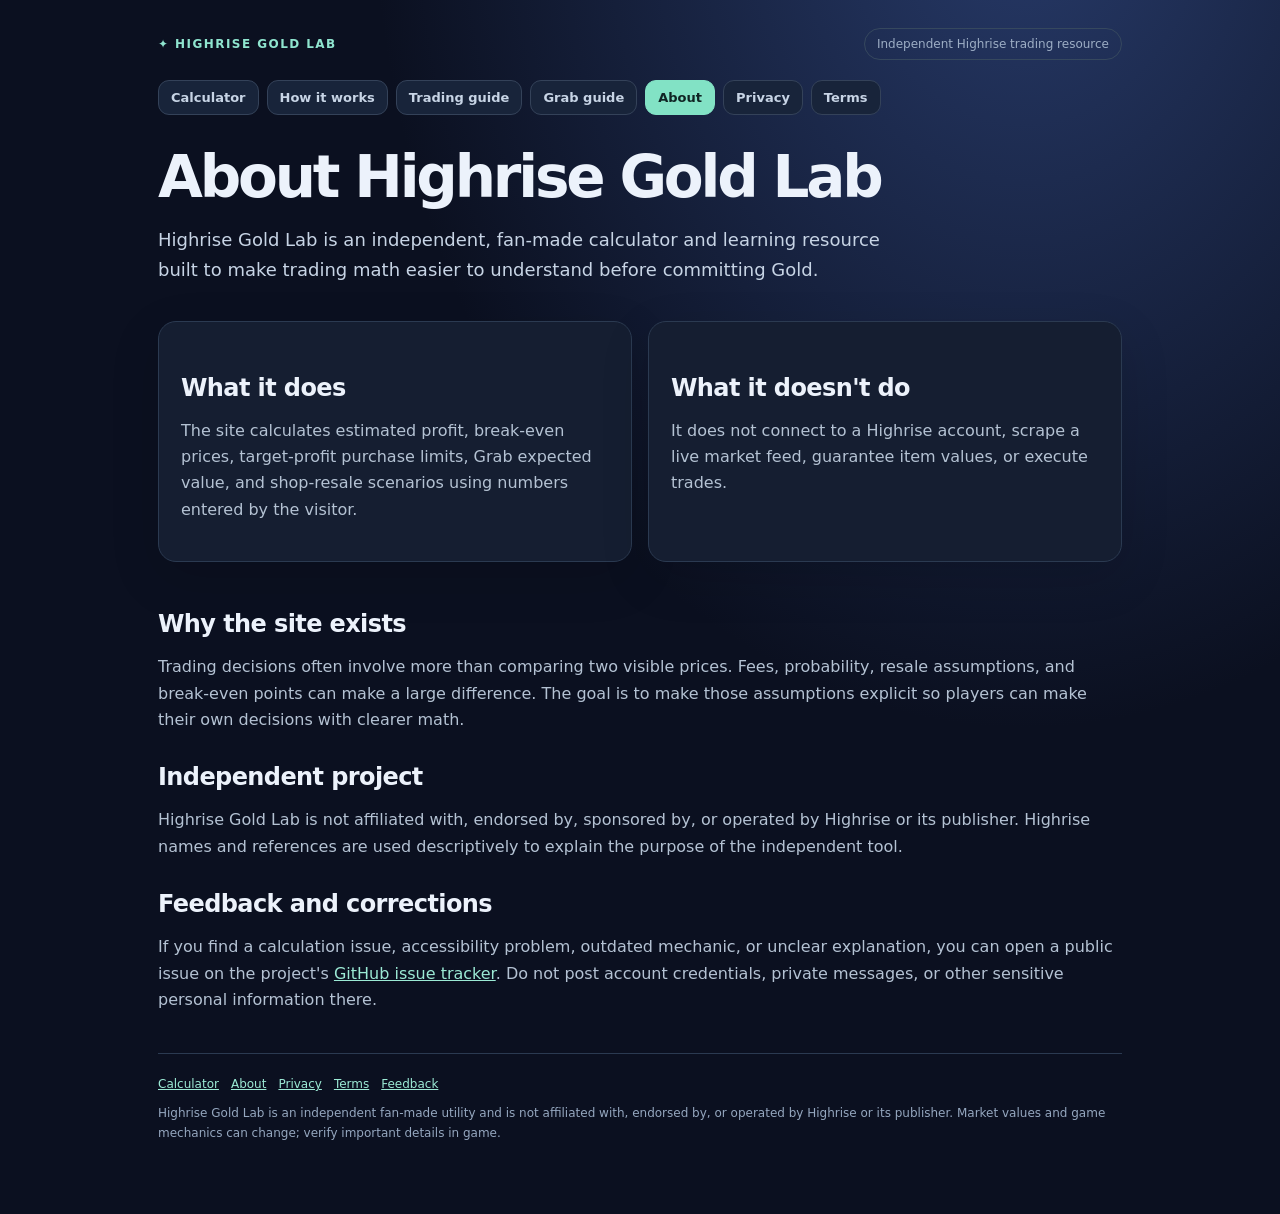
==== about.html @ 07560fc2 "Add about.html for site content and AdSense readiness" ====
<!doctype html>
<html lang="en"><head><meta charset="utf-8"><meta name="viewport" content="width=device-width,initial-scale=1"><meta name="theme-color" content="#111827"><meta name="description" content="About Highrise Gold Lab, an independent client-side calculator and educational trading resource for Highrise players."><title>About · Highrise Gold Lab</title><link rel="stylesheet" href="site.css"></head>
<body><main><div class="topbar"><a class="brand" href="index.html">✦ Highrise Gold Lab</a><div class="pill">Independent Highrise trading resource</div></div><nav class="site-nav" aria-label="Site navigation">
<a href="index.html">Calculator</a>
<a href="how-it-works.html">How it works</a>
<a href="trading-guide.html">Trading guide</a>
<a href="grab-guide.html">Grab guide</a>
<a href="about.html" class="active">About</a>
<a href="privacy.html">Privacy</a>
<a href="terms.html">Terms</a>
</nav>
<h1>About Highrise Gold Lab</h1><p class="lede">Highrise Gold Lab is an independent, fan-made calculator and learning resource built to make trading math easier to understand before committing Gold.</p>
<div class="grid"><section class="card"><h2>What it does</h2><p>The site calculates estimated profit, break-even prices, target-profit purchase limits, Grab expected value, and shop-resale scenarios using numbers entered by the visitor.</p></section><section class="card"><h2>What it doesn't do</h2><p>It does not connect to a Highrise account, scrape a live market feed, guarantee item values, or execute trades.</p></section></div>
<h2>Why the site exists</h2><p>Trading decisions often involve more than comparing two visible prices. Fees, probability, resale assumptions, and break-even points can make a large difference. The goal is to make those assumptions explicit so players can make their own decisions with clearer math.</p>
<h2>Independent project</h2><p>Highrise Gold Lab is not affiliated with, endorsed by, sponsored by, or operated by Highrise or its publisher. Highrise names and references are used descriptively to explain the purpose of the independent tool.</p>
<h2>Feedback and corrections</h2><p>If you find a calculation issue, accessibility problem, outdated mechanic, or unclear explanation, you can open a public issue on the project's <a href="https://github.com/Jhemming93/HR_Calc_App/issues" target="_blank" rel="noopener">GitHub issue tracker</a>. Do not post account credentials, private messages, or other sensitive personal information there.</p><footer class="footer"><div class="footer-links"><a href="index.html">Calculator</a><a href="about.html">About</a><a href="privacy.html">Privacy</a><a href="terms.html">Terms</a><a href="https://github.com/Jhemming93/HR_Calc_App/issues" target="_blank" rel="noopener">Feedback</a></div>Highrise Gold Lab is an independent fan-made utility and is not affiliated with, endorsed by, or operated by Highrise or its publisher. Market values and game mechanics can change; verify important details in game.</footer></main></body></html>
---- site.css ----
:root{font-family:Inter,ui-sans-serif,system-ui,-apple-system,BlinkMacSystemFont,"Segoe UI",sans-serif;color:#ecf2fb;background:#0b1020;font-variant-numeric:tabular-nums}*{box-sizing:border-box}body{margin:0;min-height:100vh;background:radial-gradient(ellipse at 80% -10%,#273a69 0%,transparent 45%),#0b1020;color:#ecf2fb}a{color:#9cead5}a:hover{color:#c4f7e9}main{max-width:1000px;margin:auto;padding:28px 18px 70px}.topbar{display:flex;align-items:center;justify-content:space-between;gap:18px;margin-bottom:20px}.brand{color:#8fe5cf;font-weight:850;letter-spacing:.12em;font-size:12px;text-transform:uppercase;text-decoration:none}.pill{border:1px solid #36485e;color:#9daec5;border-radius:30px;padding:8px 12px;font-size:12px}.site-nav{display:flex;gap:8px;flex-wrap:wrap;margin:0 0 32px}.site-nav a{padding:9px 12px;border:1px solid #344259;border-radius:11px;background:#18243a;color:#c7d4e5;text-decoration:none;font-size:13px;font-weight:700}.site-nav a.active,.site-nav a:hover{background:#82e2c5;color:#102424;border-color:#82e2c5}h1{font-size:clamp(34px,6vw,58px);letter-spacing:-.055em;line-height:1.04;margin:6px 0 12px}h2{font-size:24px;margin:30px 0 10px;letter-spacing:-.025em}h3{font-size:18px;margin:23px 0 8px}p,li{color:#b4c2d3;line-height:1.65}.lede{font-size:18px;max-width:760px;color:#c7d4e5}.card{background:#151e31;border:1px solid #2b3a51;border-radius:18px;padding:22px;margin:18px 0;box-shadow:0 16px 50px #0002}.grid{display:grid;grid-template-columns:repeat(2,minmax(0,1fr));gap:16px}.callout{background:#0f1a2c;border:1px solid #34465e;border-radius:12px;padding:14px 16px;margin:18px 0;color:#bdcee0}.steps{counter-reset:step;padding:0;list-style:none}.steps li{counter-increment:step;background:#151e31;border:1px solid #2b3a51;border-radius:14px;padding:16px 16px 16px 54px;margin:10px 0;position:relative}.steps li::before{content:counter(step);position:absolute;left:16px;top:15px;width:25px;height:25px;border-radius:50%;display:grid;place-items:center;background:#82e2c5;color:#102424;font-weight:850}.table-wrap{overflow-x:auto}.data{width:100%;border-collapse:collapse;margin:12px 0}.data th,.data td{text-align:left;padding:12px;border-bottom:1px solid #304057}.data th{color:#dbe7f5}.muted{font-size:13px;color:#93a4bc}.footer{margin-top:40px;padding-top:20px;border-top:1px solid #2b3a51;color:#95a7bf;font-size:12px;line-height:1.7}.footer-links{display:flex;gap:12px;flex-wrap:wrap;margin-bottom:8px}.footer-links a{color:#9cead5}@media(max-width:680px){.grid{grid-template-columns:1fr}.topbar{align-items:flex-start;flex-direction:column}.site-nav{gap:6px}.site-nav a{font-size:12px;padding:8px 10px}}
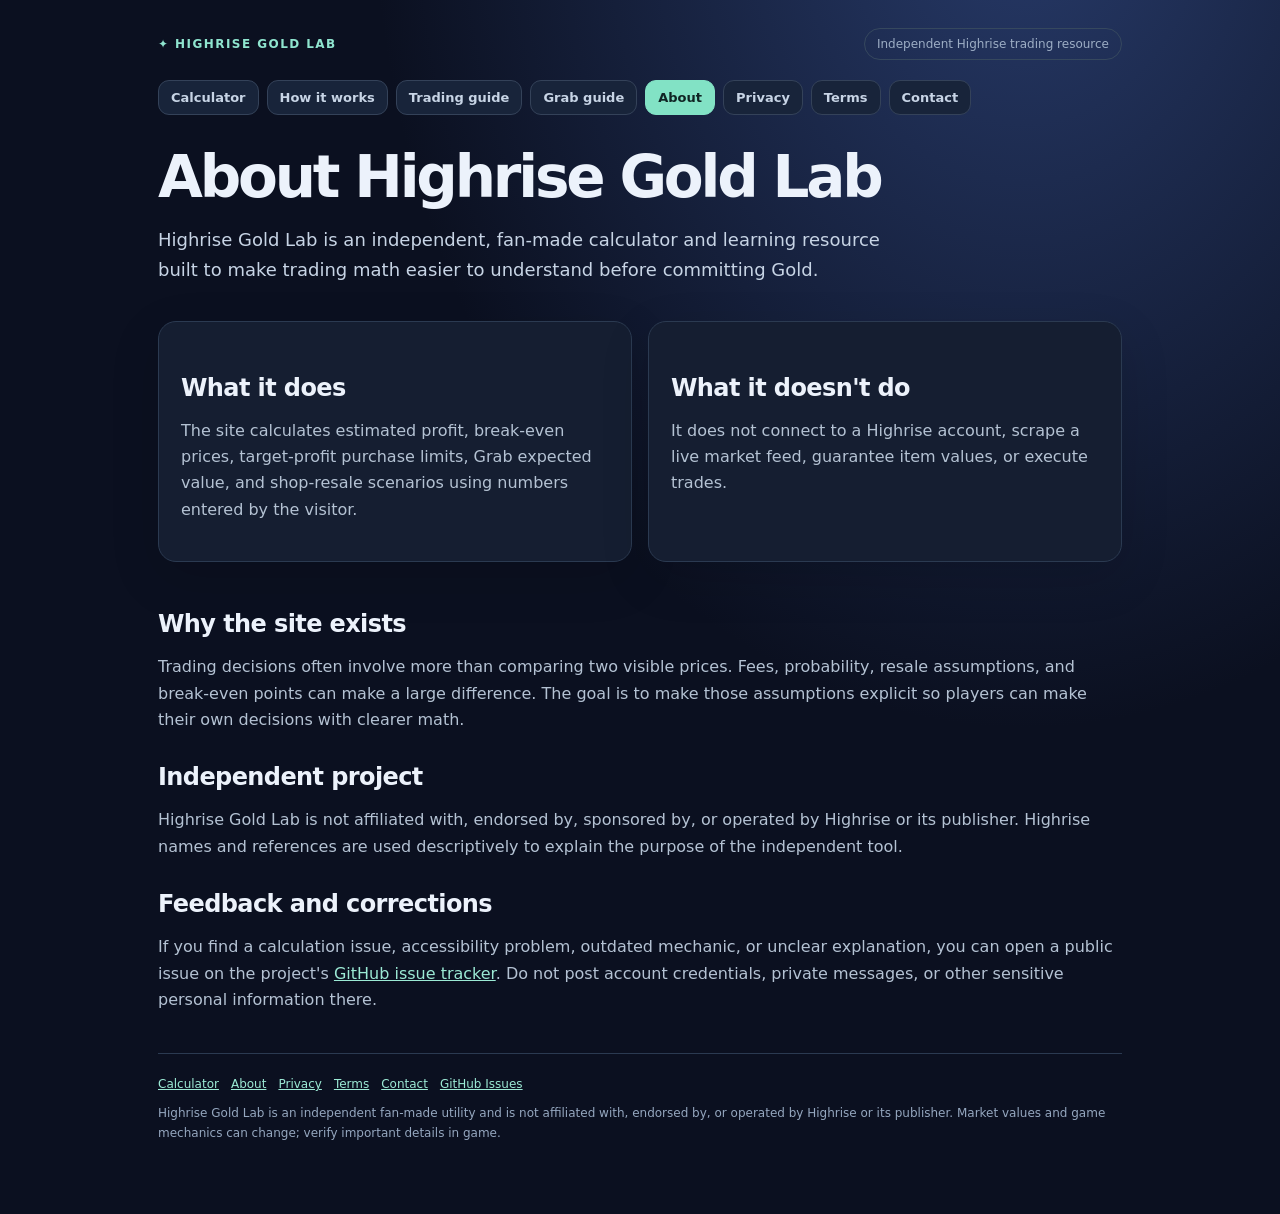
==== commit 06742b3b: "Link Contact page in site navigation" ====
--- a/about.html
+++ b/about.html
@@ -8,9 +8,10 @@
 <a href="about.html" class="active">About</a>
 <a href="privacy.html">Privacy</a>
 <a href="terms.html">Terms</a>
+<a href="contact.html">Contact</a>
 </nav>
 <h1>About Highrise Gold Lab</h1><p class="lede">Highrise Gold Lab is an independent, fan-made calculator and learning resource built to make trading math easier to understand before committing Gold.</p>
 <div class="grid"><section class="card"><h2>What it does</h2><p>The site calculates estimated profit, break-even prices, target-profit purchase limits, Grab expected value, and shop-resale scenarios using numbers entered by the visitor.</p></section><section class="card"><h2>What it doesn't do</h2><p>It does not connect to a Highrise account, scrape a live market feed, guarantee item values, or execute trades.</p></section></div>
 <h2>Why the site exists</h2><p>Trading decisions often involve more than comparing two visible prices. Fees, probability, resale assumptions, and break-even points can make a large difference. The goal is to make those assumptions explicit so players can make their own decisions with clearer math.</p>
 <h2>Independent project</h2><p>Highrise Gold Lab is not affiliated with, endorsed by, sponsored by, or operated by Highrise or its publisher. Highrise names and references are used descriptively to explain the purpose of the independent tool.</p>
-<h2>Feedback and corrections</h2><p>If you find a calculation issue, accessibility problem, outdated mechanic, or unclear explanation, you can open a public issue on the project's <a href="https://github.com/Jhemming93/HR_Calc_App/issues" target="_blank" rel="noopener">GitHub issue tracker</a>. Do not post account credentials, private messages, or other sensitive personal information there.</p><footer class="footer"><div class="footer-links"><a href="index.html">Calculator</a><a href="about.html">About</a><a href="privacy.html">Privacy</a><a href="terms.html">Terms</a><a href="https://github.com/Jhemming93/HR_Calc_App/issues" target="_blank" rel="noopener">Feedback</a></div>Highrise Gold Lab is an independent fan-made utility and is not affiliated with, endorsed by, or operated by Highrise or its publisher. Market values and game mechanics can change; verify important details in game.</footer></main></body></html>+<h2>Feedback and corrections</h2><p>If you find a calculation issue, accessibility problem, outdated mechanic, or unclear explanation, you can open a public issue on the project's <a href="https://github.com/Jhemming93/HR_Calc_App/issues" target="_blank" rel="noopener">GitHub issue tracker</a>. Do not post account credentials, private messages, or other sensitive personal information there.</p><footer class="footer"><div class="footer-links"><a href="index.html">Calculator</a><a href="about.html">About</a><a href="privacy.html">Privacy</a><a href="terms.html">Terms</a><a href="contact.html">Contact</a><a href="https://github.com/Jhemming93/HR_Calc_App/issues" target="_blank" rel="noopener">GitHub Issues</a></div>Highrise Gold Lab is an independent fan-made utility and is not affiliated with, endorsed by, or operated by Highrise or its publisher. Market values and game mechanics can change; verify important details in game.</footer></main></body></html>
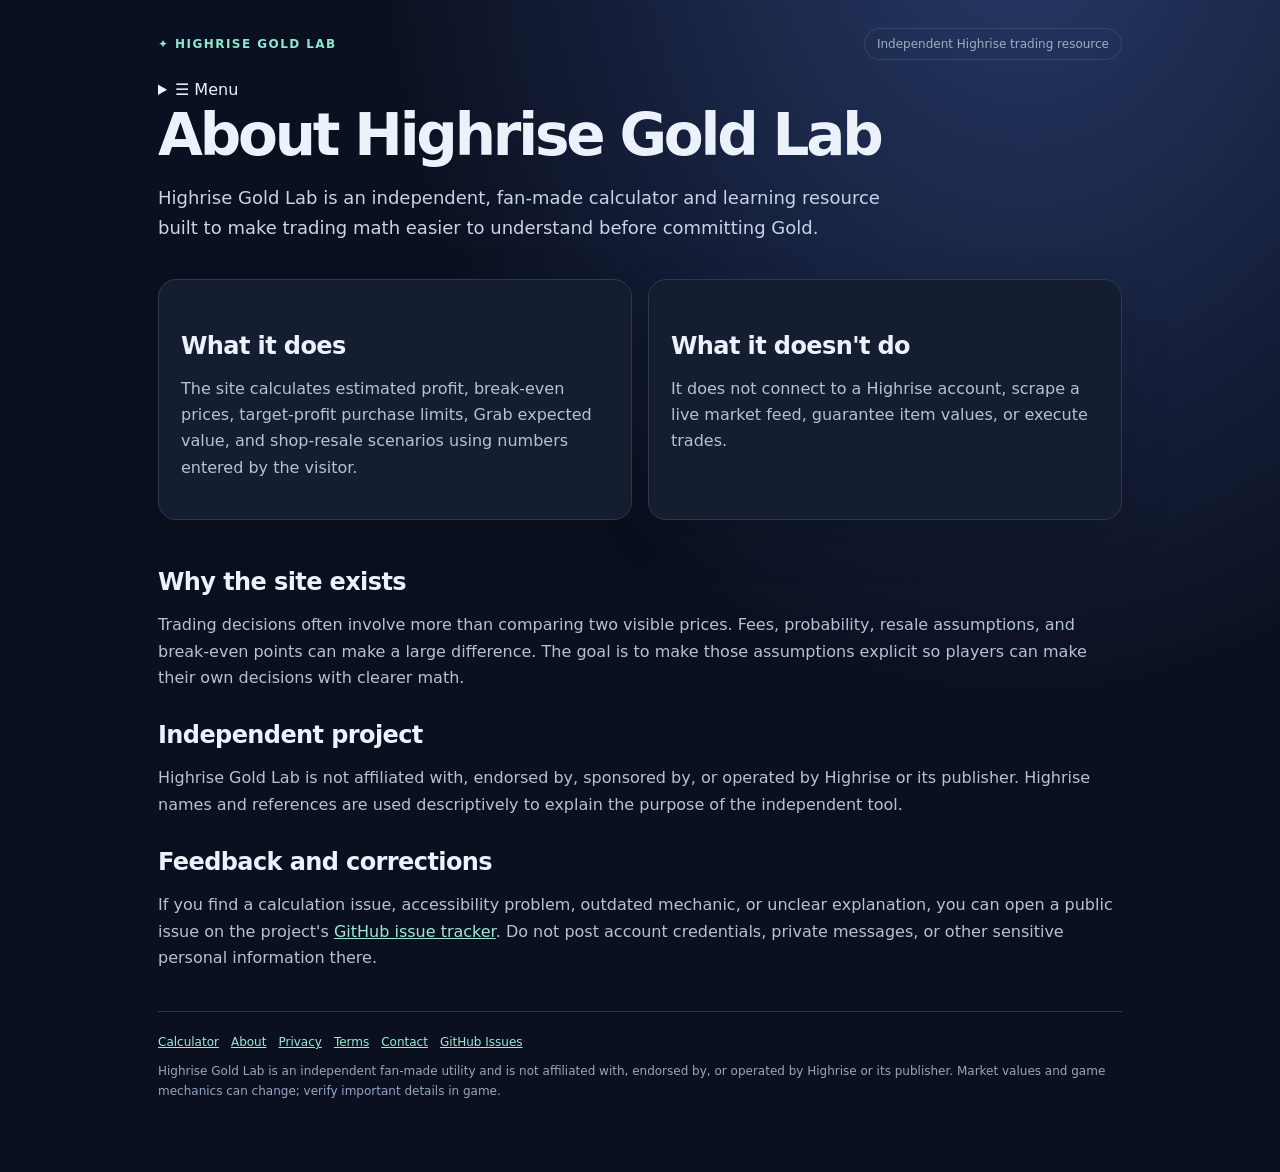
==== commit 4a00abb7: "Replace top tabs with sticky dropdown menu" ====
--- a/about.html
+++ b/about.html
@@ -1,6 +1,8 @@
 <!doctype html>
 <html lang="en"><head><meta charset="utf-8"><meta name="viewport" content="width=device-width,initial-scale=1"><meta name="theme-color" content="#111827"><meta name="description" content="About Highrise Gold Lab, an independent client-side calculator and educational trading resource for Highrise players."><title>About · Highrise Gold Lab</title><link rel="stylesheet" href="site.css"></head>
-<body><main><div class="topbar"><a class="brand" href="index.html">✦ Highrise Gold Lab</a><div class="pill">Independent Highrise trading resource</div></div><nav class="site-nav" aria-label="Site navigation">
+<body><main><div class="topbar"><a class="brand" href="index.html">✦ Highrise Gold Lab</a><div class="pill">Independent Highrise trading resource</div></div><details class="site-menu">
+<summary>☰ Menu</summary>
+<nav class="site-nav" aria-label="Site navigation">
 <a href="index.html">Calculator</a>
 <a href="how-it-works.html">How it works</a>
 <a href="trading-guide.html">Trading guide</a>
@@ -10,6 +12,7 @@
 <a href="terms.html">Terms</a>
 <a href="contact.html">Contact</a>
 </nav>
+</details>
 <h1>About Highrise Gold Lab</h1><p class="lede">Highrise Gold Lab is an independent, fan-made calculator and learning resource built to make trading math easier to understand before committing Gold.</p>
 <div class="grid"><section class="card"><h2>What it does</h2><p>The site calculates estimated profit, break-even prices, target-profit purchase limits, Grab expected value, and shop-resale scenarios using numbers entered by the visitor.</p></section><section class="card"><h2>What it doesn't do</h2><p>It does not connect to a Highrise account, scrape a live market feed, guarantee item values, or execute trades.</p></section></div>
 <h2>Why the site exists</h2><p>Trading decisions often involve more than comparing two visible prices. Fees, probability, resale assumptions, and break-even points can make a large difference. The goal is to make those assumptions explicit so players can make their own decisions with clearer math.</p>
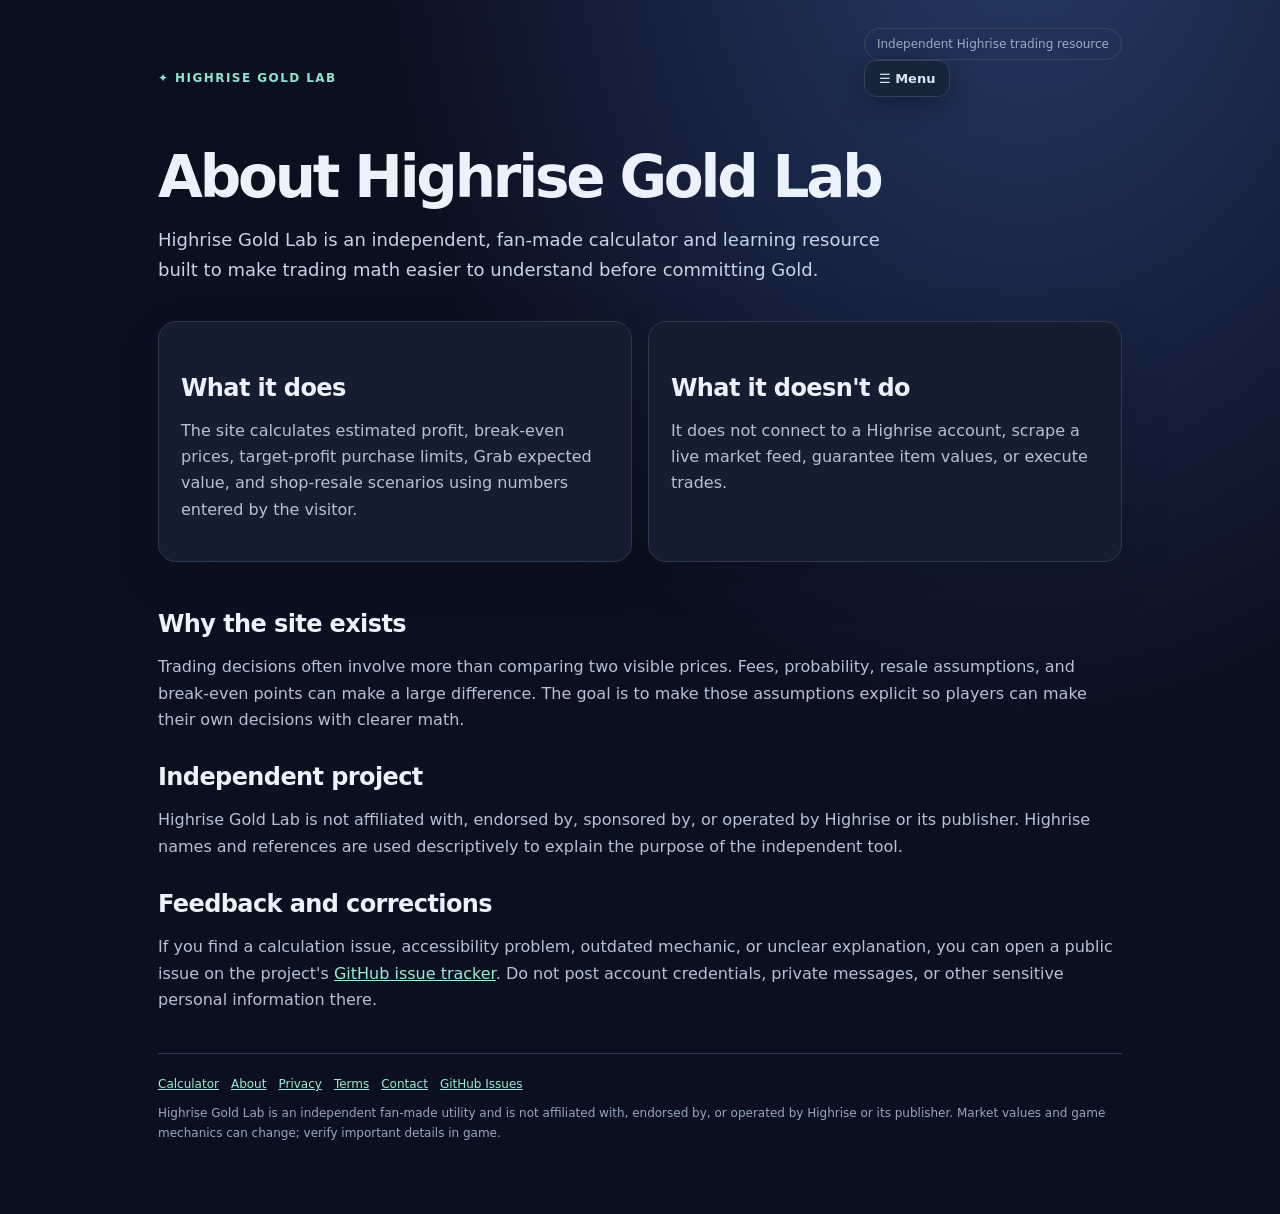
==== commit efecaae7: "Move navigation menu into sticky header" ====
--- a/about.html
+++ b/about.html
@@ -1,6 +1,6 @@
 <!doctype html>
 <html lang="en"><head><meta charset="utf-8"><meta name="viewport" content="width=device-width,initial-scale=1"><meta name="theme-color" content="#111827"><meta name="description" content="About Highrise Gold Lab, an independent client-side calculator and educational trading resource for Highrise players."><title>About · Highrise Gold Lab</title><link rel="stylesheet" href="site.css"></head>
-<body><main><div class="topbar"><a class="brand" href="index.html">✦ Highrise Gold Lab</a><div class="pill">Independent Highrise trading resource</div></div><details class="site-menu">
+<body><main><div class="topbar site-header"><a class="brand" href="index.html">✦ Highrise Gold Lab</a><div class="header-actions"><div class="pill">Independent Highrise trading resource</div><details class="site-menu">
 <summary>☰ Menu</summary>
 <nav class="site-nav" aria-label="Site navigation">
 <a href="index.html">Calculator</a>
@@ -12,7 +12,7 @@
 <a href="terms.html">Terms</a>
 <a href="contact.html">Contact</a>
 </nav>
-</details>
+</details></div></div>
 <h1>About Highrise Gold Lab</h1><p class="lede">Highrise Gold Lab is an independent, fan-made calculator and learning resource built to make trading math easier to understand before committing Gold.</p>
 <div class="grid"><section class="card"><h2>What it does</h2><p>The site calculates estimated profit, break-even prices, target-profit purchase limits, Grab expected value, and shop-resale scenarios using numbers entered by the visitor.</p></section><section class="card"><h2>What it doesn't do</h2><p>It does not connect to a Highrise account, scrape a live market feed, guarantee item values, or execute trades.</p></section></div>
 <h2>Why the site exists</h2><p>Trading decisions often involve more than comparing two visible prices. Fees, probability, resale assumptions, and break-even points can make a large difference. The goal is to make those assumptions explicit so players can make their own decisions with clearer math.</p>
--- a/site.css
+++ b/site.css
@@ -1 +1 @@
-:root{font-family:Inter,ui-sans-serif,system-ui,-apple-system,BlinkMacSystemFont,"Segoe UI",sans-serif;color:#ecf2fb;background:#0b1020;font-variant-numeric:tabular-nums}*{box-sizing:border-box}body{margin:0;min-height:100vh;background:radial-gradient(ellipse at 80% -10%,#273a69 0%,transparent 45%),#0b1020;color:#ecf2fb}a{color:#9cead5}a:hover{color:#c4f7e9}main{max-width:1000px;margin:auto;padding:28px 18px 70px}.topbar{display:flex;align-items:center;justify-content:space-between;gap:18px;margin-bottom:20px}.brand{color:#8fe5cf;font-weight:850;letter-spacing:.12em;font-size:12px;text-transform:uppercase;text-decoration:none}.pill{border:1px solid #36485e;color:#9daec5;border-radius:30px;padding:8px 12px;font-size:12px}.site-nav{display:flex;gap:8px;flex-wrap:wrap;margin:0 0 32px}.site-nav a{padding:9px 12px;border:1px solid #344259;border-radius:11px;background:#18243a;color:#c7d4e5;text-decoration:none;font-size:13px;font-weight:700}.site-nav a.active,.site-nav a:hover{background:#82e2c5;color:#102424;border-color:#82e2c5}h1{font-size:clamp(34px,6vw,58px);letter-spacing:-.055em;line-height:1.04;margin:6px 0 12px}h2{font-size:24px;margin:30px 0 10px;letter-spacing:-.025em}h3{font-size:18px;margin:23px 0 8px}p,li{color:#b4c2d3;line-height:1.65}.lede{font-size:18px;max-width:760px;color:#c7d4e5}.card{background:#151e31;border:1px solid #2b3a51;border-radius:18px;padding:22px;margin:18px 0;box-shadow:0 16px 50px #0002}.grid{display:grid;grid-template-columns:repeat(2,minmax(0,1fr));gap:16px}.callout{background:#0f1a2c;border:1px solid #34465e;border-radius:12px;padding:14px 16px;margin:18px 0;color:#bdcee0}.steps{counter-reset:step;padding:0;list-style:none}.steps li{counter-increment:step;background:#151e31;border:1px solid #2b3a51;border-radius:14px;padding:16px 16px 16px 54px;margin:10px 0;position:relative}.steps li::before{content:counter(step);position:absolute;left:16px;top:15px;width:25px;height:25px;border-radius:50%;display:grid;place-items:center;background:#82e2c5;color:#102424;font-weight:850}.table-wrap{overflow-x:auto}.data{width:100%;border-collapse:collapse;margin:12px 0}.data th,.data td{text-align:left;padding:12px;border-bottom:1px solid #304057}.data th{color:#dbe7f5}.muted{font-size:13px;color:#93a4bc}.footer{margin-top:40px;padding-top:20px;border-top:1px solid #2b3a51;color:#95a7bf;font-size:12px;line-height:1.7}.footer-links{display:flex;gap:12px;flex-wrap:wrap;margin-bottom:8px}.footer-links a{color:#9cead5}@media(max-width:680px){.grid{grid-template-columns:1fr}.topbar{align-items:flex-start;flex-direction:column}.site-nav{gap:6px}.site-nav a{font-size:12px;padding:8px 10px}}+:root{font-family:Inter,ui-sans-serif,system-ui,-apple-system,BlinkMacSystemFont,"Segoe UI",sans-serif;color:#ecf2fb;background:#0b1020;font-variant-numeric:tabular-nums}*{box-sizing:border-box}body{margin:0;min-height:100vh;background:radial-gradient(ellipse at 80% -10%,#273a69 0%,transparent 45%),#0b1020;color:#ecf2fb}a{color:#9cead5}a:hover{color:#c4f7e9}main{max-width:1000px;margin:auto;padding:28px 18px 70px}.topbar{display:flex;align-items:center;justify-content:space-between;gap:18px;margin-bottom:20px}.brand{color:#8fe5cf;font-weight:850;letter-spacing:.12em;font-size:12px;text-transform:uppercase;text-decoration:none}.pill{border:1px solid #36485e;color:#9daec5;border-radius:30px;padding:8px 12px;font-size:12px}.site-menu{position:sticky;top:12px;z-index:50;width:max-content;margin:0 0 30px}.site-menu summary{list-style:none;cursor:pointer;background:#18243a;border:1px solid #344259;color:#d9e5f3;border-radius:12px;padding:10px 14px;font-weight:800;font-size:13px;box-shadow:0 8px 28px #0005}.site-menu summary::-webkit-details-marker{display:none}.site-menu[open] summary{background:#82e2c5;color:#102424;border-color:#82e2c5}.site-nav{position:absolute;top:calc(100% + 8px);left:0;display:flex;flex-direction:column;gap:6px;min-width:210px;padding:10px;background:#111a2a;border:1px solid #344259;border-radius:14px;box-shadow:0 18px 50px #0008}.site-nav a{padding:10px 12px;border:1px solid transparent;border-radius:10px;color:#c7d4e5;text-decoration:none;font-size:13px;font-weight:700;white-space:nowrap}.site-nav a.active,.site-nav a:hover{background:#82e2c5;color:#102424;border-color:#82e2c5}h1{font-size:clamp(34px,6vw,58px);letter-spacing:-.055em;line-height:1.04;margin:6px 0 12px}h2{font-size:24px;margin:30px 0 10px;letter-spacing:-.025em}h3{font-size:18px;margin:23px 0 8px}p,li{color:#b4c2d3;line-height:1.65}.lede{font-size:18px;max-width:760px;color:#c7d4e5}.card{background:#151e31;border:1px solid #2b3a51;border-radius:18px;padding:22px;margin:18px 0;box-shadow:0 16px 50px #0002}.grid{display:grid;grid-template-columns:repeat(2,minmax(0,1fr));gap:16px}.callout{background:#0f1a2c;border:1px solid #34465e;border-radius:12px;padding:14px 16px;margin:18px 0;color:#bdcee0}.steps{counter-reset:step;padding:0;list-style:none}.steps li{counter-increment:step;background:#151e31;border:1px solid #2b3a51;border-radius:14px;padding:16px 16px 16px 54px;margin:10px 0;position:relative}.steps li::before{content:counter(step);position:absolute;left:16px;top:15px;width:25px;height:25px;border-radius:50%;display:grid;place-items:center;background:#82e2c5;color:#102424;font-weight:850}.table-wrap{overflow-x:auto}.data{width:100%;border-collapse:collapse;margin:12px 0}.data th,.data td{text-align:left;padding:12px;border-bottom:1px solid #304057}.data th{color:#dbe7f5}.muted{font-size:13px;color:#93a4bc}.footer{margin-top:40px;padding-top:20px;border-top:1px solid #2b3a51;color:#95a7bf;font-size:12px;line-height:1.7}.footer-links{display:flex;gap:12px;flex-wrap:wrap;margin-bottom:8px}.footer-links a{color:#9cead5}@media(max-width:680px){.grid{grid-template-columns:1fr}.topbar{align-items:flex-start;flex-direction:column}.site-menu{top:8px}.site-nav{min-width:200px}.site-nav a{font-size:13px;padding:10px 11px}}
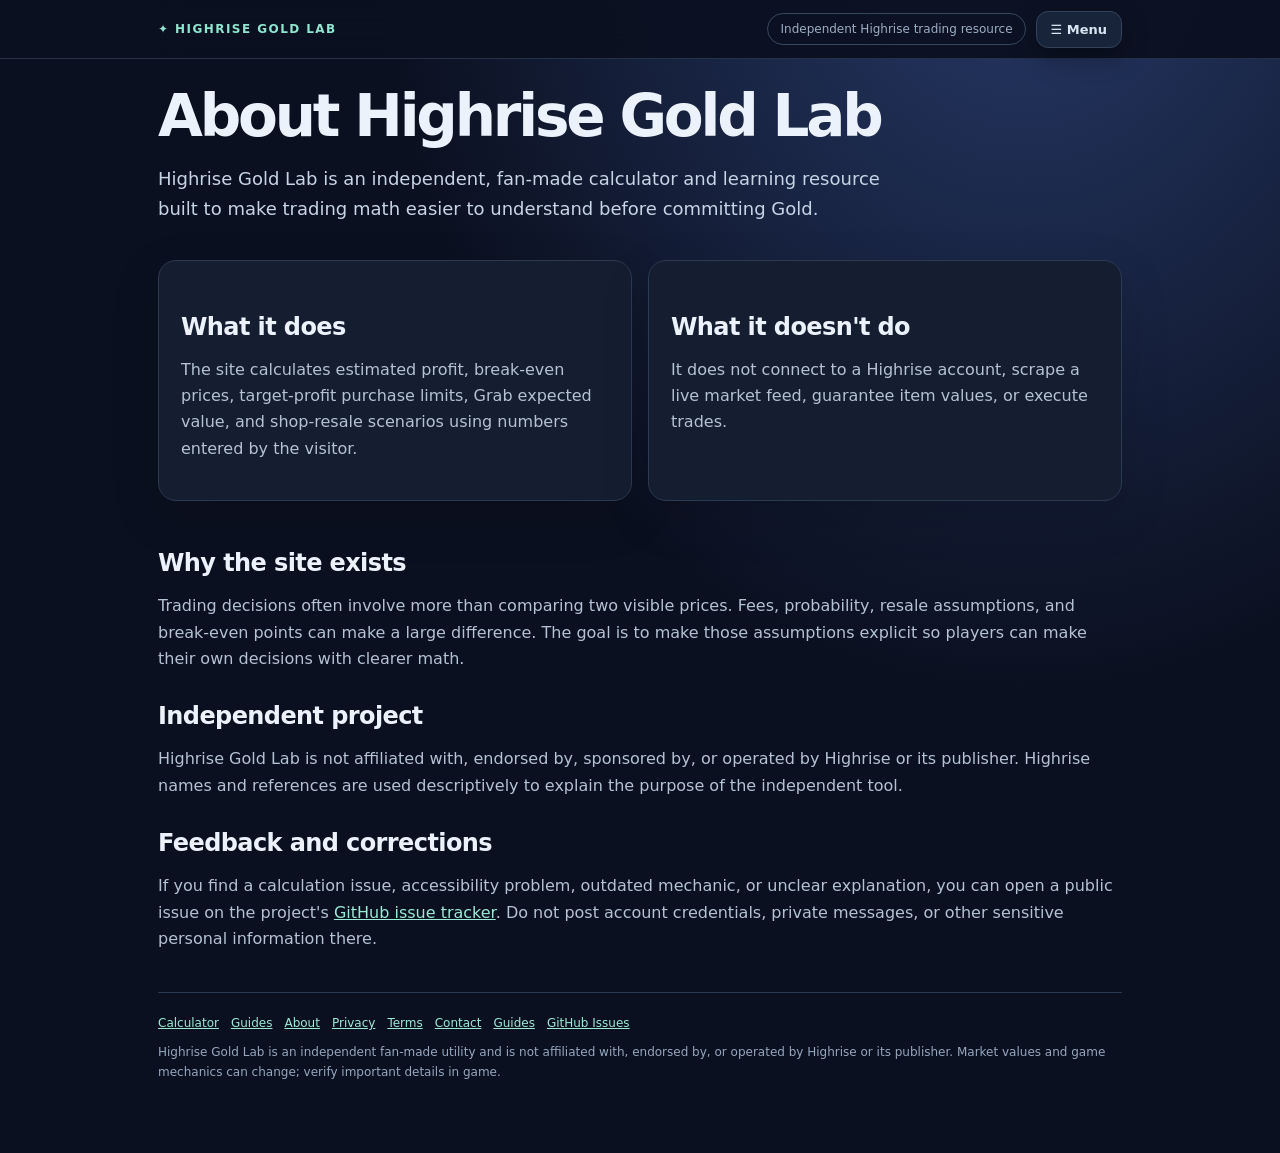
==== commit 26c81097: "Link new guide library from site navigation" ====
--- a/about.html
+++ b/about.html
@@ -7,6 +7,7 @@
 <a href="how-it-works.html">How it works</a>
 <a href="trading-guide.html">Trading guide</a>
 <a href="grab-guide.html">Grab guide</a>
+<a href="guides.html">Guides</a>
 <a href="about.html" class="active">About</a>
 <a href="privacy.html">Privacy</a>
 <a href="terms.html">Terms</a>
@@ -17,4 +18,4 @@
 <div class="grid"><section class="card"><h2>What it does</h2><p>The site calculates estimated profit, break-even prices, target-profit purchase limits, Grab expected value, and shop-resale scenarios using numbers entered by the visitor.</p></section><section class="card"><h2>What it doesn't do</h2><p>It does not connect to a Highrise account, scrape a live market feed, guarantee item values, or execute trades.</p></section></div>
 <h2>Why the site exists</h2><p>Trading decisions often involve more than comparing two visible prices. Fees, probability, resale assumptions, and break-even points can make a large difference. The goal is to make those assumptions explicit so players can make their own decisions with clearer math.</p>
 <h2>Independent project</h2><p>Highrise Gold Lab is not affiliated with, endorsed by, sponsored by, or operated by Highrise or its publisher. Highrise names and references are used descriptively to explain the purpose of the independent tool.</p>
-<h2>Feedback and corrections</h2><p>If you find a calculation issue, accessibility problem, outdated mechanic, or unclear explanation, you can open a public issue on the project's <a href="https://github.com/Jhemming93/HR_Calc_App/issues" target="_blank" rel="noopener">GitHub issue tracker</a>. Do not post account credentials, private messages, or other sensitive personal information there.</p><footer class="footer"><div class="footer-links"><a href="index.html">Calculator</a><a href="about.html">About</a><a href="privacy.html">Privacy</a><a href="terms.html">Terms</a><a href="contact.html">Contact</a><a href="https://github.com/Jhemming93/HR_Calc_App/issues" target="_blank" rel="noopener">GitHub Issues</a></div>Highrise Gold Lab is an independent fan-made utility and is not affiliated with, endorsed by, or operated by Highrise or its publisher. Market values and game mechanics can change; verify important details in game.</footer></main></body></html>+<h2>Feedback and corrections</h2><p>If you find a calculation issue, accessibility problem, outdated mechanic, or unclear explanation, you can open a public issue on the project's <a href="https://github.com/Jhemming93/HR_Calc_App/issues" target="_blank" rel="noopener">GitHub issue tracker</a>. Do not post account credentials, private messages, or other sensitive personal information there.</p><footer class="footer"><div class="footer-links"><a href="index.html">Calculator</a><a href="guides.html">Guides</a><a href="about.html">About</a><a href="privacy.html">Privacy</a><a href="terms.html">Terms</a><a href="contact.html">Contact</a><a href="guides.html">Guides</a><a href="https://github.com/Jhemming93/HR_Calc_App/issues" target="_blank" rel="noopener">GitHub Issues</a></div>Highrise Gold Lab is an independent fan-made utility and is not affiliated with, endorsed by, or operated by Highrise or its publisher. Market values and game mechanics can change; verify important details in game.</footer></main></body></html>
--- a/site.css
+++ b/site.css
@@ -1 +1 @@
-:root{font-family:Inter,ui-sans-serif,system-ui,-apple-system,BlinkMacSystemFont,"Segoe UI",sans-serif;color:#ecf2fb;background:#0b1020;font-variant-numeric:tabular-nums}*{box-sizing:border-box}body{margin:0;min-height:100vh;background:radial-gradient(ellipse at 80% -10%,#273a69 0%,transparent 45%),#0b1020;color:#ecf2fb}a{color:#9cead5}a:hover{color:#c4f7e9}main{max-width:1000px;margin:auto;padding:28px 18px 70px}.topbar{display:flex;align-items:center;justify-content:space-between;gap:18px;margin-bottom:20px}.brand{color:#8fe5cf;font-weight:850;letter-spacing:.12em;font-size:12px;text-transform:uppercase;text-decoration:none}.pill{border:1px solid #36485e;color:#9daec5;border-radius:30px;padding:8px 12px;font-size:12px}.site-menu{position:sticky;top:12px;z-index:50;width:max-content;margin:0 0 30px}.site-menu summary{list-style:none;cursor:pointer;background:#18243a;border:1px solid #344259;color:#d9e5f3;border-radius:12px;padding:10px 14px;font-weight:800;font-size:13px;box-shadow:0 8px 28px #0005}.site-menu summary::-webkit-details-marker{display:none}.site-menu[open] summary{background:#82e2c5;color:#102424;border-color:#82e2c5}.site-nav{position:absolute;top:calc(100% + 8px);left:0;display:flex;flex-direction:column;gap:6px;min-width:210px;padding:10px;background:#111a2a;border:1px solid #344259;border-radius:14px;box-shadow:0 18px 50px #0008}.site-nav a{padding:10px 12px;border:1px solid transparent;border-radius:10px;color:#c7d4e5;text-decoration:none;font-size:13px;font-weight:700;white-space:nowrap}.site-nav a.active,.site-nav a:hover{background:#82e2c5;color:#102424;border-color:#82e2c5}h1{font-size:clamp(34px,6vw,58px);letter-spacing:-.055em;line-height:1.04;margin:6px 0 12px}h2{font-size:24px;margin:30px 0 10px;letter-spacing:-.025em}h3{font-size:18px;margin:23px 0 8px}p,li{color:#b4c2d3;line-height:1.65}.lede{font-size:18px;max-width:760px;color:#c7d4e5}.card{background:#151e31;border:1px solid #2b3a51;border-radius:18px;padding:22px;margin:18px 0;box-shadow:0 16px 50px #0002}.grid{display:grid;grid-template-columns:repeat(2,minmax(0,1fr));gap:16px}.callout{background:#0f1a2c;border:1px solid #34465e;border-radius:12px;padding:14px 16px;margin:18px 0;color:#bdcee0}.steps{counter-reset:step;padding:0;list-style:none}.steps li{counter-increment:step;background:#151e31;border:1px solid #2b3a51;border-radius:14px;padding:16px 16px 16px 54px;margin:10px 0;position:relative}.steps li::before{content:counter(step);position:absolute;left:16px;top:15px;width:25px;height:25px;border-radius:50%;display:grid;place-items:center;background:#82e2c5;color:#102424;font-weight:850}.table-wrap{overflow-x:auto}.data{width:100%;border-collapse:collapse;margin:12px 0}.data th,.data td{text-align:left;padding:12px;border-bottom:1px solid #304057}.data th{color:#dbe7f5}.muted{font-size:13px;color:#93a4bc}.footer{margin-top:40px;padding-top:20px;border-top:1px solid #2b3a51;color:#95a7bf;font-size:12px;line-height:1.7}.footer-links{display:flex;gap:12px;flex-wrap:wrap;margin-bottom:8px}.footer-links a{color:#9cead5}@media(max-width:680px){.grid{grid-template-columns:1fr}.topbar{align-items:flex-start;flex-direction:column}.site-menu{top:8px}.site-nav{min-width:200px}.site-nav a{font-size:13px;padding:10px 11px}}+:root{font-family:Inter,ui-sans-serif,system-ui,-apple-system,BlinkMacSystemFont,"Segoe UI",sans-serif;color:#ecf2fb;background:#0b1020;font-variant-numeric:tabular-nums}*{box-sizing:border-box}html,body{max-width:100%;overflow-x:clip}body{margin:0;min-height:100vh;background:radial-gradient(ellipse at 80% -10%,#273a69 0%,transparent 45%),#0b1020;color:#ecf2fb}a{color:#9cead5}a:hover{color:#c4f7e9}main{max-width:1000px;margin:auto;padding:0 18px 70px}.topbar{display:flex;align-items:center;justify-content:space-between;gap:18px;margin-bottom:20px}.site-header{position:sticky;top:0;z-index:100;background:transparent;backdrop-filter:blur(12px);margin:0 0 28px;padding:10px 0;min-height:58px}.site-header::before{content:"";position:absolute;z-index:-1;top:0;bottom:0;left:calc(50% - 50vw);right:calc(50% - 50vw);background:#0b1020ef;box-shadow:0 1px 0 #24324a}.header-actions{display:flex;align-items:center;gap:10px}.brand{color:#8fe5cf;font-weight:850;letter-spacing:.12em;font-size:12px;text-transform:uppercase;text-decoration:none}.pill{border:1px solid #36485e;color:#9daec5;border-radius:30px;padding:8px 12px;font-size:12px}.site-menu{position:relative;display:block;width:auto;flex:0 0 auto;margin:0}.site-menu summary{list-style:none;cursor:pointer;background:#18243a;border:1px solid #344259;color:#d9e5f3;border-radius:12px;padding:10px 14px;font-weight:800;font-size:13px;box-shadow:0 8px 28px #0005}.site-menu summary::-webkit-details-marker{display:none}.site-menu[open] summary{background:#82e2c5;color:#102424;border-color:#82e2c5}.site-nav{position:fixed;top:66px;right:12px;left:auto;display:flex;flex-direction:column;gap:6px;width:230px;max-width:calc(100vw - 24px);padding:10px;background:#111a2a;border:1px solid #344259;border-radius:14px;box-shadow:0 18px 50px #0008}.site-nav a{padding:10px 12px;border:1px solid transparent;border-radius:10px;color:#c7d4e5;text-decoration:none;font-size:13px;font-weight:700;white-space:nowrap}.site-nav a.active,.site-nav a:hover{background:#82e2c5;color:#102424;border-color:#82e2c5}h1{font-size:clamp(34px,6vw,58px);letter-spacing:-.055em;line-height:1.04;margin:6px 0 12px}h2{font-size:24px;margin:30px 0 10px;letter-spacing:-.025em}h3{font-size:18px;margin:23px 0 8px}p,li{color:#b4c2d3;line-height:1.65}.lede{font-size:18px;max-width:760px;color:#c7d4e5}.card{background:#151e31;border:1px solid #2b3a51;border-radius:18px;padding:22px;margin:18px 0;box-shadow:0 16px 50px #0002}.grid{display:grid;grid-template-columns:repeat(2,minmax(0,1fr));gap:16px}.callout{background:#0f1a2c;border:1px solid #34465e;border-radius:12px;padding:14px 16px;margin:18px 0;color:#bdcee0}.steps{counter-reset:step;padding:0;list-style:none}.steps li{counter-increment:step;background:#151e31;border:1px solid #2b3a51;border-radius:14px;padding:16px 16px 16px 54px;margin:10px 0;position:relative}.steps li::before{content:counter(step);position:absolute;left:16px;top:15px;width:25px;height:25px;border-radius:50%;display:grid;place-items:center;background:#82e2c5;color:#102424;font-weight:850}.table-wrap{overflow-x:auto}.data{width:100%;border-collapse:collapse;margin:12px 0}.data th,.data td{text-align:left;padding:12px;border-bottom:1px solid #304057}.data th{color:#dbe7f5}.muted{font-size:13px;color:#93a4bc}.footer{margin-top:40px;padding-top:20px;border-top:1px solid #2b3a51;color:#95a7bf;font-size:12px;line-height:1.7}.footer-links{display:flex;gap:12px;flex-wrap:wrap;margin-bottom:8px}.footer-links a{color:#9cead5}@media(max-width:680px){.grid{grid-template-columns:1fr}.topbar{align-items:center;flex-direction:row}.site-header{padding:10px 18px;min-height:56px}.site-header .pill{display:none}.header-actions{gap:6px}.site-nav{top:62px;right:10px;width:230px;max-width:calc(100vw - 20px)}.site-nav a{font-size:13px;padding:10px 11px}}
